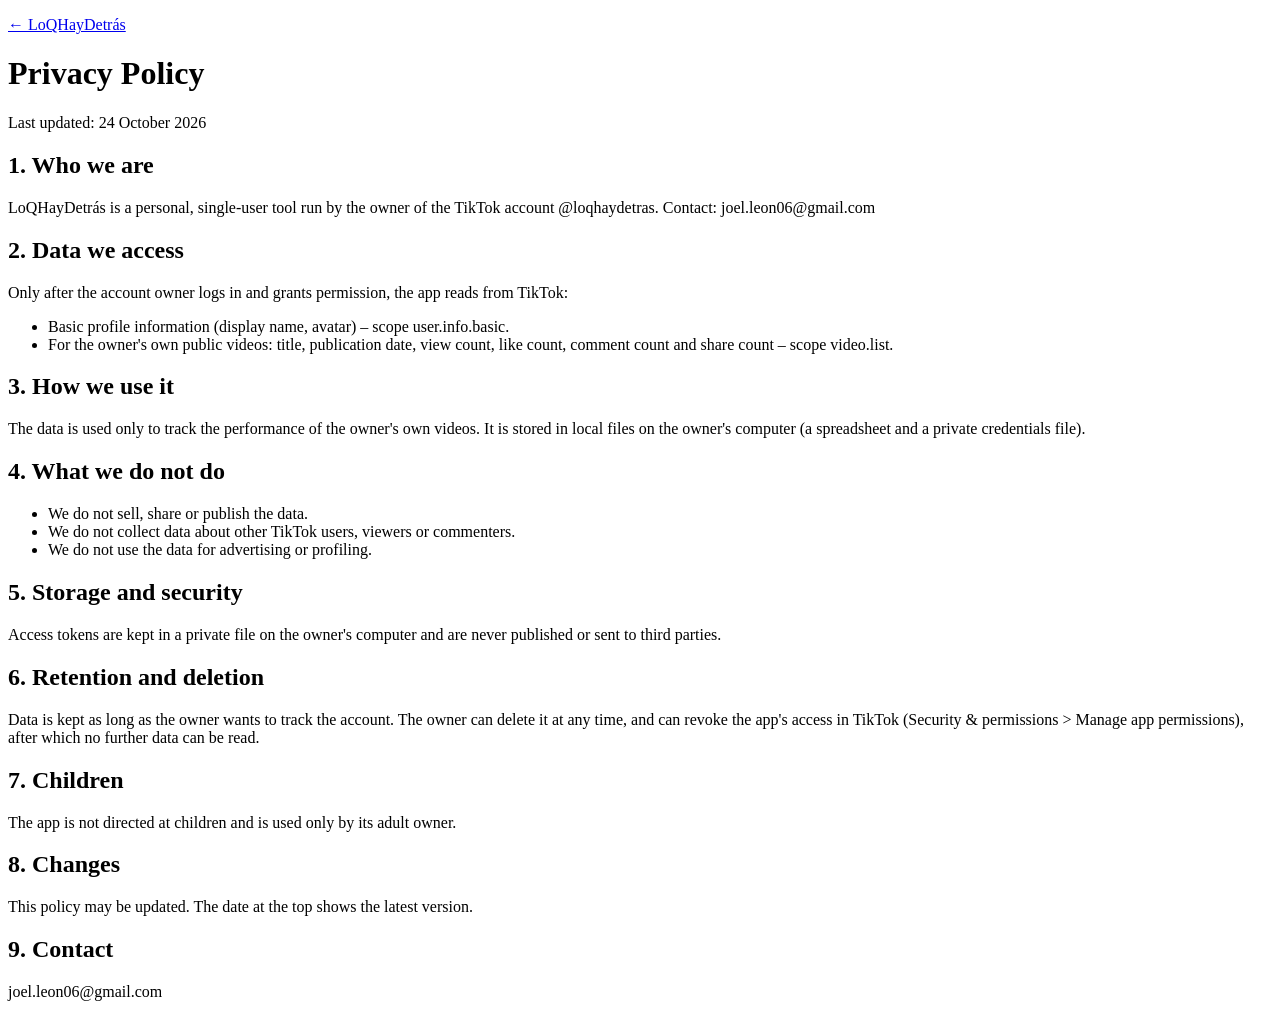
==== privacy.html @ 4b816716 "Add files via upload" ====
<!doctype html><html lang="en"><head><meta charset="utf-8"><meta name="viewport" content="width=device-width,initial-scale=1"><title>Privacy Policy – LoQHayDetrás</title><link rel="stylesheet" href="style.css"></head><body>
<p><a href="index.html">← LoQHayDetrás</a></p>
<h1>Privacy Policy</h1><p>Last updated: 24 October 2026</p>
<h2>1. Who we are</h2><p>LoQHayDetrás is a personal, single-user tool run by the owner of the TikTok account @loqhaydetras. Contact: joel.leon06@gmail.com</p>
<h2>2. Data we access</h2><p>Only after the account owner logs in and grants permission, the app reads from TikTok:</p><ul><li>Basic profile information (display name, avatar) – scope user.info.basic.</li><li>For the owner's own public videos: title, publication date, view count, like count, comment count and share count – scope video.list.</li></ul>
<h2>3. How we use it</h2><p>The data is used only to track the performance of the owner's own videos. It is stored in local files on the owner's computer (a spreadsheet and a private credentials file).</p>
<h2>4. What we do not do</h2><ul><li>We do not sell, share or publish the data.</li><li>We do not collect data about other TikTok users, viewers or commenters.</li><li>We do not use the data for advertising or profiling.</li></ul>
<h2>5. Storage and security</h2><p>Access tokens are kept in a private file on the owner's computer and are never published or sent to third parties.</p>
<h2>6. Retention and deletion</h2><p>Data is kept as long as the owner wants to track the account. The owner can delete it at any time, and can revoke the app's access in TikTok (Security &amp; permissions &gt; Manage app permissions), after which no further data can be read.</p>
<h2>7. Children</h2><p>The app is not directed at children and is used only by its adult owner.</p>
<h2>8. Changes</h2><p>This policy may be updated. The date at the top shows the latest version.</p>
<h2>9. Contact</h2><p>joel.leon06@gmail.com</p></body></html>
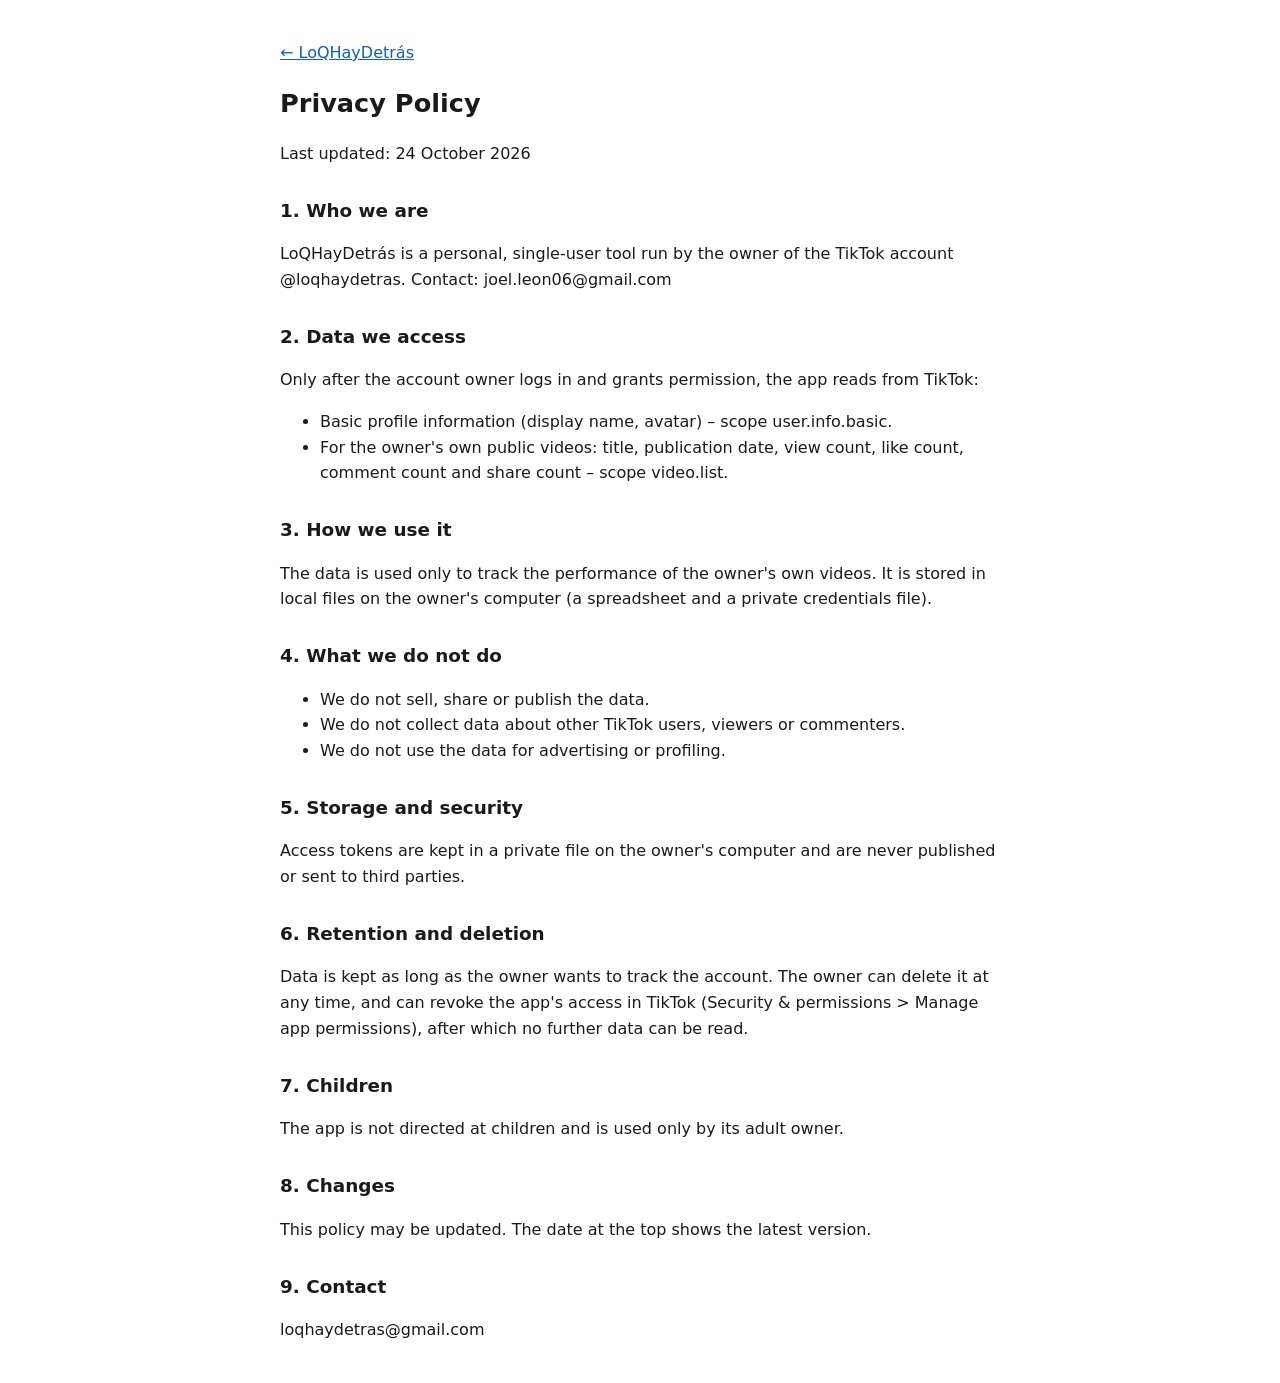
==== commit ebb8c477: "Update contact email in privacy policy" ====
--- a/privacy.html
+++ b/privacy.html
@@ -9,4 +9,4 @@
 <h2>6. Retention and deletion</h2><p>Data is kept as long as the owner wants to track the account. The owner can delete it at any time, and can revoke the app's access in TikTok (Security &amp; permissions &gt; Manage app permissions), after which no further data can be read.</p>
 <h2>7. Children</h2><p>The app is not directed at children and is used only by its adult owner.</p>
 <h2>8. Changes</h2><p>This policy may be updated. The date at the top shows the latest version.</p>
-<h2>9. Contact</h2><p>joel.leon06@gmail.com</p></body></html>
+<h2>9. Contact</h2><p>loqhaydetras@gmail.com</p></body></html>
--- a/style.css
+++ b/style.css
@@ -0,0 +1,2 @@
+body{font-family:system-ui,Arial,sans-serif;max-width:720px;margin:0 auto;padding:24px 16px;line-height:1.6;color:#1a1a1a}
+h1{font-size:1.6rem}h2{font-size:1.15rem;margin-top:1.6em}a{color:#0b5cd5}footer{margin-top:3em;font-size:.9rem;color:#666}
